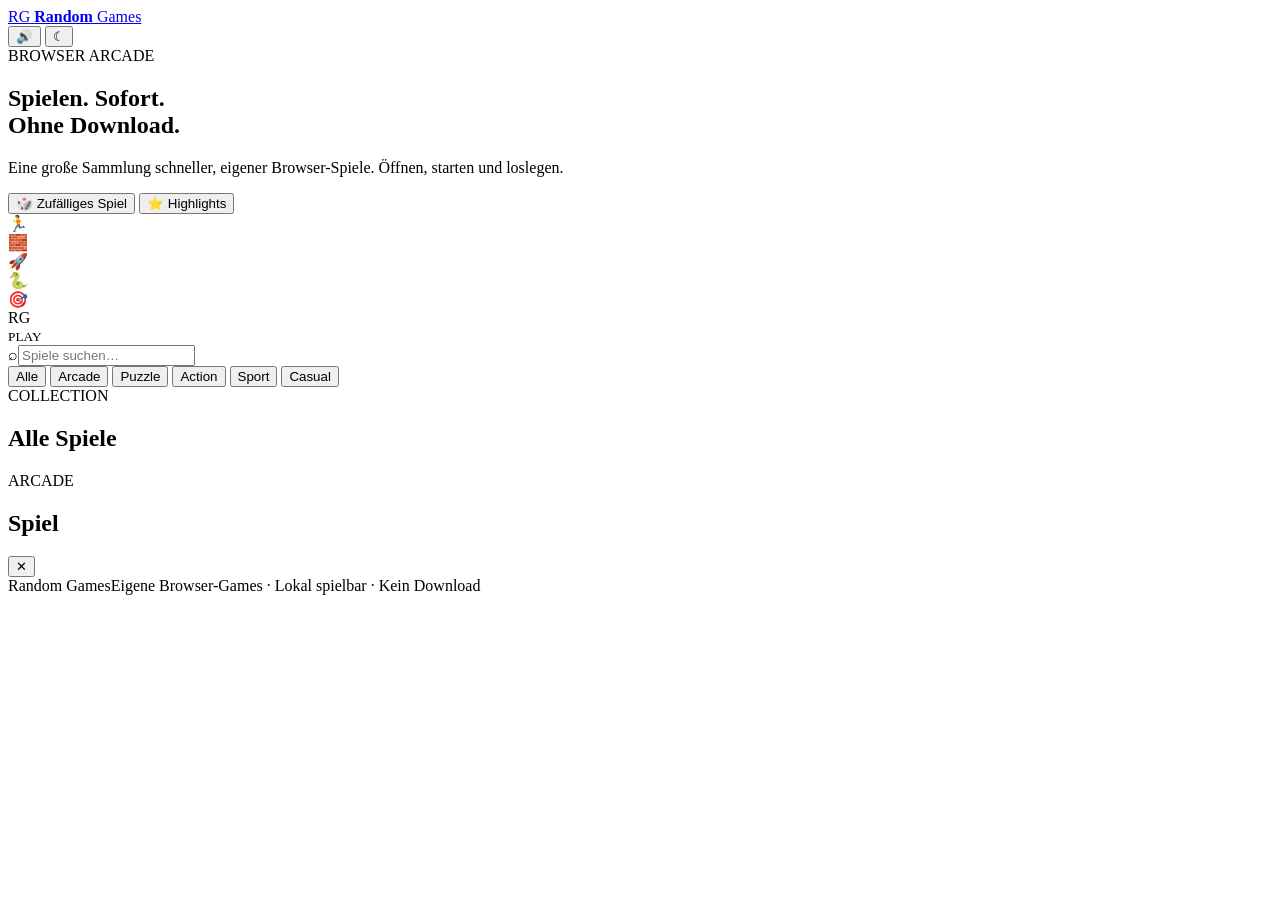
==== index.html @ e7ae4724 "Build Random Games browser arcade" ====
<!doctype html>
<html lang="de">
<head>
  <meta charset="UTF-8" />
  <meta name="viewport" content="width=device-width, initial-scale=1.0" />
  <meta name="theme-color" content="#070b17" />
  <meta name="description" content="Random Games – kostenlose Browser-Spiele, direkt spielbar." />
  <title>Random Games – Browser Arcade</title>
  <link rel="stylesheet" href="styles.css" />
</head>
<body>
  <header class="topbar">
    <a class="brand" href="#home" aria-label="Random Games Startseite">
      <span class="brand-mark">RG</span>
      <span><b>Random</b> Games</span>
    </a>
    <div class="top-actions">
      <button class="icon-btn" id="soundBtn" title="Sound umschalten">🔊</button>
      <button class="icon-btn" id="themeBtn" title="Darstellung umschalten">☾</button>
    </div>
  </header>

  <main>
    <section id="home" class="hero">
      <div class="hero-copy">
        <span class="eyebrow">BROWSER ARCADE</span>
        <h1>Spielen. Sofort.<br><span>Ohne Download.</span></h1>
        <p>Eine große Sammlung schneller, eigener Browser-Spiele. Öffnen, starten und loslegen.</p>
        <div class="hero-actions">
          <button class="primary" id="randomBtn">🎲 Zufälliges Spiel</button>
          <button class="secondary" id="featuredBtn">⭐ Highlights</button>
        </div>
      </div>
      <div class="hero-orbit" aria-hidden="true">
        <div class="orbit-card c1">🏃</div><div class="orbit-card c2">🧱</div><div class="orbit-card c3">🚀</div>
        <div class="orbit-card c4">🐍</div><div class="orbit-card c5">🎯</div>
        <div class="orbit-core">RG<br><small>PLAY</small></div>
      </div>
    </section>

    <section class="toolbar" aria-label="Spiele filtern">
      <div class="search-wrap"><span>⌕</span><input id="search" placeholder="Spiele suchen…" autocomplete="off" /></div>
      <div class="chips" id="chips">
        <button class="chip active" data-cat="Alle">Alle</button>
        <button class="chip" data-cat="Arcade">Arcade</button>
        <button class="chip" data-cat="Puzzle">Puzzle</button>
        <button class="chip" data-cat="Action">Action</button>
        <button class="chip" data-cat="Sport">Sport</button>
        <button class="chip" data-cat="Casual">Casual</button>
      </div>
    </section>

    <section class="section-head"><div><span class="eyebrow">COLLECTION</span><h2>Alle Spiele</h2></div><span id="countLabel" class="muted"></span></section>
    <section id="gameGrid" class="game-grid"></section>
  </main>

  <div class="modal" id="gameModal" aria-hidden="true">
    <div class="modal-backdrop" data-close="1"></div>
    <section class="game-modal" role="dialog" aria-modal="true" aria-labelledby="gameTitle">
      <div class="game-head"><div><div class="eyebrow" id="gameCat">ARCADE</div><h2 id="gameTitle">Spiel</h2></div><button class="close-btn" id="closeGame">✕</button></div>
      <div class="game-meta"><span id="gameDesc"></span><span id="gameHigh"></span></div>
      <div class="game-stage"><div id="gameMount"></div></div>
      <div class="control-hint" id="controlHint"></div>
    </section>
  </div>

  <footer><span>Random Games</span><span>Eigene Browser-Games · Lokal spielbar · Kein Download</span></footer>
  <script src="games.js"></script>
</body>
</html>
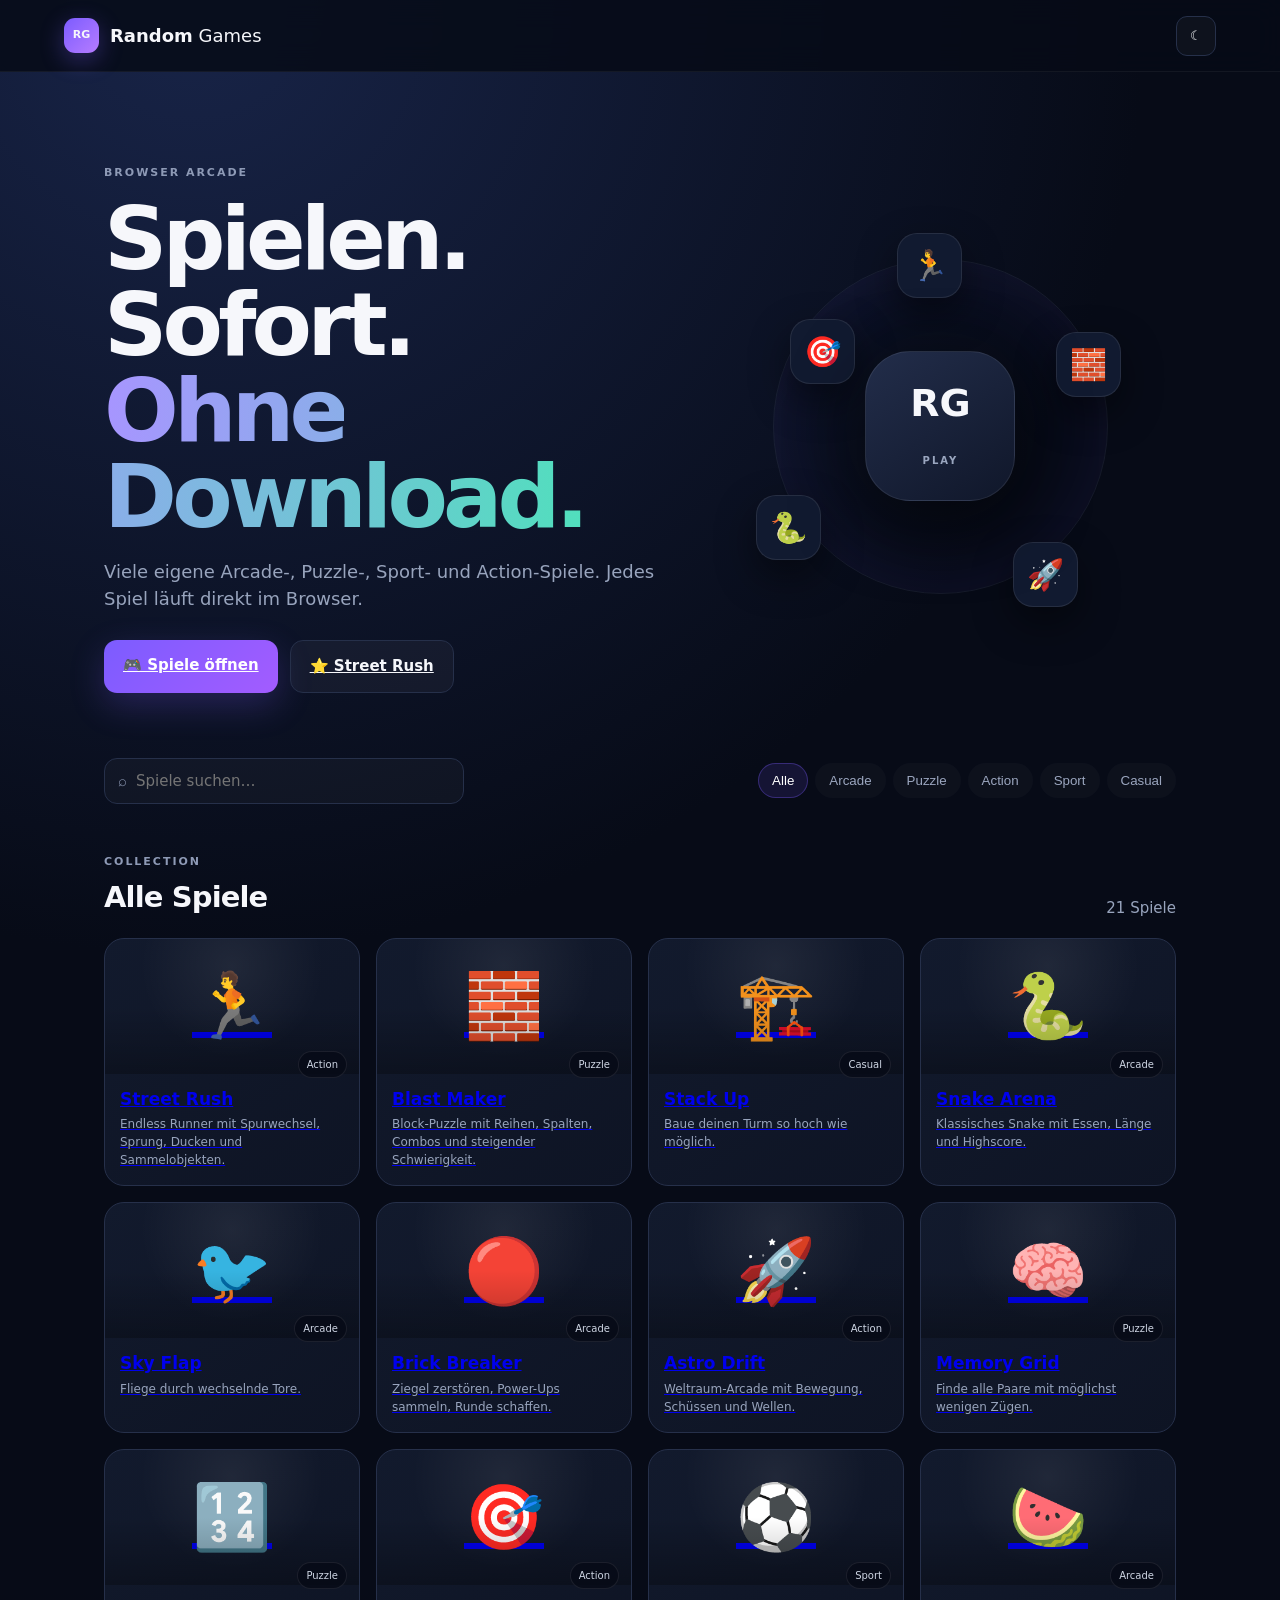
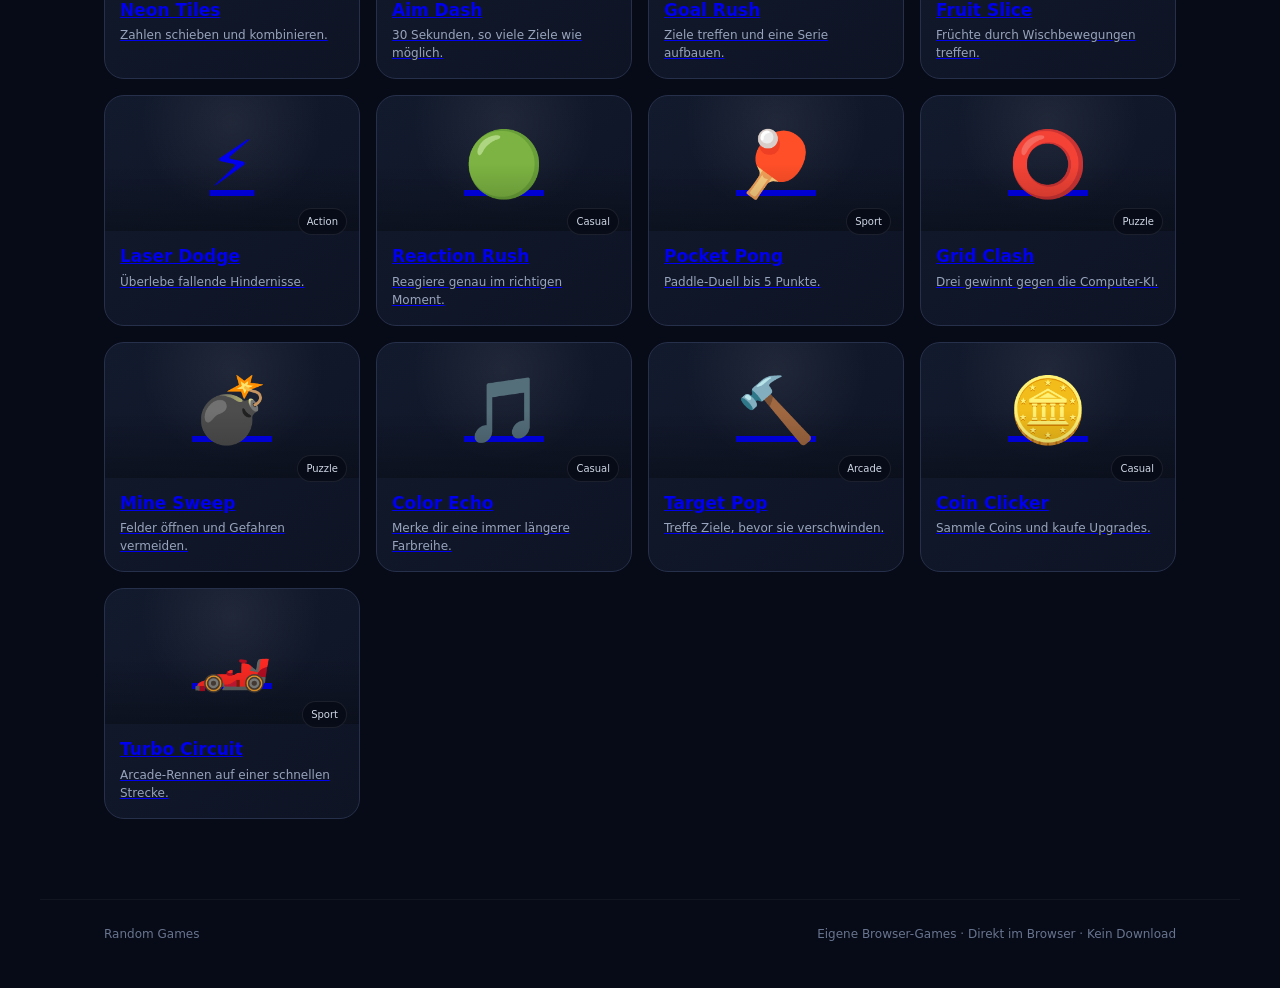
==== commit 46ec4053: "Rebuild homepage around independent game routes" ====
--- a/index.html
+++ b/index.html
@@ -1,70 +1,35 @@
 <!doctype html>
 <html lang="de">
-<head>
-  <meta charset="UTF-8" />
-  <meta name="viewport" content="width=device-width, initial-scale=1.0" />
-  <meta name="theme-color" content="#070b17" />
-  <meta name="description" content="Random Games – kostenlose Browser-Spiele, direkt spielbar." />
-  <title>Random Games – Browser Arcade</title>
-  <link rel="stylesheet" href="styles.css" />
-</head>
+<head><meta charset="utf-8"><meta name="viewport" content="width=device-width,initial-scale=1"><meta name="theme-color" content="#070b17"><meta name="description" content="Random Games – kostenlose Browser-Arcade mit vielen direkt spielbaren Games."><title>Random Games – Browser Arcade</title><link rel="stylesheet" href="styles.css"></head>
 <body>
-  <header class="topbar">
-    <a class="brand" href="#home" aria-label="Random Games Startseite">
-      <span class="brand-mark">RG</span>
-      <span><b>Random</b> Games</span>
-    </a>
-    <div class="top-actions">
-      <button class="icon-btn" id="soundBtn" title="Sound umschalten">🔊</button>
-      <button class="icon-btn" id="themeBtn" title="Darstellung umschalten">☾</button>
-    </div>
-  </header>
-
-  <main>
-    <section id="home" class="hero">
-      <div class="hero-copy">
-        <span class="eyebrow">BROWSER ARCADE</span>
-        <h1>Spielen. Sofort.<br><span>Ohne Download.</span></h1>
-        <p>Eine große Sammlung schneller, eigener Browser-Spiele. Öffnen, starten und loslegen.</p>
-        <div class="hero-actions">
-          <button class="primary" id="randomBtn">🎲 Zufälliges Spiel</button>
-          <button class="secondary" id="featuredBtn">⭐ Highlights</button>
-        </div>
-      </div>
-      <div class="hero-orbit" aria-hidden="true">
-        <div class="orbit-card c1">🏃</div><div class="orbit-card c2">🧱</div><div class="orbit-card c3">🚀</div>
-        <div class="orbit-card c4">🐍</div><div class="orbit-card c5">🎯</div>
-        <div class="orbit-core">RG<br><small>PLAY</small></div>
-      </div>
-    </section>
-
-    <section class="toolbar" aria-label="Spiele filtern">
-      <div class="search-wrap"><span>⌕</span><input id="search" placeholder="Spiele suchen…" autocomplete="off" /></div>
-      <div class="chips" id="chips">
-        <button class="chip active" data-cat="Alle">Alle</button>
-        <button class="chip" data-cat="Arcade">Arcade</button>
-        <button class="chip" data-cat="Puzzle">Puzzle</button>
-        <button class="chip" data-cat="Action">Action</button>
-        <button class="chip" data-cat="Sport">Sport</button>
-        <button class="chip" data-cat="Casual">Casual</button>
-      </div>
-    </section>
-
-    <section class="section-head"><div><span class="eyebrow">COLLECTION</span><h2>Alle Spiele</h2></div><span id="countLabel" class="muted"></span></section>
-    <section id="gameGrid" class="game-grid"></section>
-  </main>
-
-  <div class="modal" id="gameModal" aria-hidden="true">
-    <div class="modal-backdrop" data-close="1"></div>
-    <section class="game-modal" role="dialog" aria-modal="true" aria-labelledby="gameTitle">
-      <div class="game-head"><div><div class="eyebrow" id="gameCat">ARCADE</div><h2 id="gameTitle">Spiel</h2></div><button class="close-btn" id="closeGame">✕</button></div>
-      <div class="game-meta"><span id="gameDesc"></span><span id="gameHigh"></span></div>
-      <div class="game-stage"><div id="gameMount"></div></div>
-      <div class="control-hint" id="controlHint"></div>
-    </section>
-  </div>
-
-  <footer><span>Random Games</span><span>Eigene Browser-Games · Lokal spielbar · Kein Download</span></footer>
-  <script src="games.js"></script>
-</body>
-</html>+<header class="topbar"><a class="brand" href="index.html"><span class="brand-mark">RG</span><span><b>Random</b> Games</span></a><div class="top-actions"><button class="icon-btn" id="themeBtn">☾</button></div></header>
+<main>
+<section class="hero"><div class="hero-copy"><span class="eyebrow">BROWSER ARCADE</span><h1>Spielen. Sofort.<br><span>Ohne Download.</span></h1><p>Viele eigene Arcade-, Puzzle-, Sport- und Action-Spiele. Jedes Spiel läuft direkt im Browser.</p><div class="hero-actions"><a class="primary" href="#games">🎮 Spiele öffnen</a><a class="secondary" href="play.html?game=street">⭐ Street Rush</a></div></div><div class="hero-orbit"><div class="orbit-card c1">🏃</div><div class="orbit-card c2">🧱</div><div class="orbit-card c3">🚀</div><div class="orbit-card c4">🐍</div><div class="orbit-card c5">🎯</div><div class="orbit-core">RG<br><small>PLAY</small></div></div></section>
+<section class="toolbar" id="games"><div class="search-wrap"><span>⌕</span><input id="search" placeholder="Spiele suchen…" autocomplete="off"></div><div class="chips" id="chips"><button class="chip active" data-cat="Alle">Alle</button><button class="chip" data-cat="Arcade">Arcade</button><button class="chip" data-cat="Puzzle">Puzzle</button><button class="chip" data-cat="Action">Action</button><button class="chip" data-cat="Sport">Sport</button><button class="chip" data-cat="Casual">Casual</button></div></section>
+<section class="section-head"><div><span class="eyebrow">COLLECTION</span><h2>Alle Spiele</h2></div><span id="countLabel" class="muted"></span></section>
+<section id="gameGrid" class="game-grid">
+<a class="game-card" data-cat="Action" data-name="Street Rush" href="play.html?game=street"><div class="game-art">🏃</div><span class="pill">Action</span><div class="game-info"><h3>Street Rush</h3><p>Endless Runner mit Spurwechsel, Sprung, Ducken und Sammelobjekten.</p></div></a>
+<a class="game-card" data-cat="Puzzle" data-name="Blast Maker" href="play.html?game=blast"><div class="game-art">🧱</div><span class="pill">Puzzle</span><div class="game-info"><h3>Blast Maker</h3><p>Block-Puzzle mit Reihen, Spalten, Combos und steigender Schwierigkeit.</p></div></a>
+<a class="game-card" data-cat="Casual" data-name="Stack Up" href="play.html?game=stack"><div class="game-art">🏗️</div><span class="pill">Casual</span><div class="game-info"><h3>Stack Up</h3><p>Baue deinen Turm so hoch wie möglich.</p></div></a>
+<a class="game-card" data-cat="Arcade" data-name="Snake Arena" href="play.html?game=snake"><div class="game-art">🐍</div><span class="pill">Arcade</span><div class="game-info"><h3>Snake Arena</h3><p>Klassisches Snake mit Essen, Länge und Highscore.</p></div></a>
+<a class="game-card" data-cat="Arcade" data-name="Sky Flap" href="play.html?game=flap"><div class="game-art">🐦</div><span class="pill">Arcade</span><div class="game-info"><h3>Sky Flap</h3><p>Fliege durch wechselnde Tore.</p></div></a>
+<a class="game-card" data-cat="Arcade" data-name="Brick Breaker" href="play.html?game=breakout"><div class="game-art">🔴</div><span class="pill">Arcade</span><div class="game-info"><h3>Brick Breaker</h3><p>Ziegel zerstören, Power-Ups sammeln, Runde schaffen.</p></div></a>
+<a class="game-card" data-cat="Action" data-name="Astro Drift" href="play.html?game=asteroids"><div class="game-art">🚀</div><span class="pill">Action</span><div class="game-info"><h3>Astro Drift</h3><p>Weltraum-Arcade mit Bewegung, Schüssen und Wellen.</p></div></a>
+<a class="game-card" data-cat="Puzzle" data-name="Memory Grid" href="play.html?game=memory"><div class="game-art">🧠</div><span class="pill">Puzzle</span><div class="game-info"><h3>Memory Grid</h3><p>Finde alle Paare mit möglichst wenigen Zügen.</p></div></a>
+<a class="game-card" data-cat="Puzzle" data-name="Neon Tiles" href="play.html?game=2048"><div class="game-art">🔢</div><span class="pill">Puzzle</span><div class="game-info"><h3>Neon Tiles</h3><p>Zahlen schieben und kombinieren.</p></div></a>
+<a class="game-card" data-cat="Action" data-name="Aim Dash" href="play.html?game=aim"><div class="game-art">🎯</div><span class="pill">Action</span><div class="game-info"><h3>Aim Dash</h3><p>30 Sekunden, so viele Ziele wie möglich.</p></div></a>
+<a class="game-card" data-cat="Sport" data-name="Goal Rush" href="play.html?game=goal"><div class="game-art">⚽</div><span class="pill">Sport</span><div class="game-info"><h3>Goal Rush</h3><p>Ziele treffen und eine Serie aufbauen.</p></div></a>
+<a class="game-card" data-cat="Arcade" data-name="Fruit Slice" href="play.html?game=fruit"><div class="game-art">🍉</div><span class="pill">Arcade</span><div class="game-info"><h3>Fruit Slice</h3><p>Früchte durch Wischbewegungen treffen.</p></div></a>
+<a class="game-card" data-cat="Action" data-name="Laser Dodge" href="play.html?game=dodge"><div class="game-art">⚡</div><span class="pill">Action</span><div class="game-info"><h3>Laser Dodge</h3><p>Überlebe fallende Hindernisse.</p></div></a>
+<a class="game-card" data-cat="Casual" data-name="Reaction Rush" href="play.html?game=reaction"><div class="game-art">🟢</div><span class="pill">Casual</span><div class="game-info"><h3>Reaction Rush</h3><p>Reagiere genau im richtigen Moment.</p></div></a>
+<a class="game-card" data-cat="Sport" data-name="Pocket Pong" href="play.html?game=pong"><div class="game-art">🏓</div><span class="pill">Sport</span><div class="game-info"><h3>Pocket Pong</h3><p>Paddle-Duell bis 5 Punkte.</p></div></a>
+<a class="game-card" data-cat="Puzzle" data-name="Grid Clash" href="play.html?game=ttt"><div class="game-art">⭕</div><span class="pill">Puzzle</span><div class="game-info"><h3>Grid Clash</h3><p>Drei gewinnt gegen die Computer-KI.</p></div></a>
+<a class="game-card" data-cat="Puzzle" data-name="Mine Sweep" href="play.html?game=mines"><div class="game-art">💣</div><span class="pill">Puzzle</span><div class="game-info"><h3>Mine Sweep</h3><p>Felder öffnen und Gefahren vermeiden.</p></div></a>
+<a class="game-card" data-cat="Casual" data-name="Color Echo" href="play.html?game=simon"><div class="game-art">🎵</div><span class="pill">Casual</span><div class="game-info"><h3>Color Echo</h3><p>Merke dir eine immer längere Farbreihe.</p></div></a>
+<a class="game-card" data-cat="Arcade" data-name="Target Pop" href="play.html?game=whack"><div class="game-art">🔨</div><span class="pill">Arcade</span><div class="game-info"><h3>Target Pop</h3><p>Treffe Ziele, bevor sie verschwinden.</p></div></a>
+<a class="game-card" data-cat="Casual" data-name="Coin Clicker" href="play.html?game=clicker"><div class="game-art">🪙</div><span class="pill">Casual</span><div class="game-info"><h3>Coin Clicker</h3><p>Sammle Coins und kaufe Upgrades.</p></div></a>
+<a class="game-card" data-cat="Sport" data-name="Turbo Circuit" href="play.html?game=racer"><div class="game-art">🏎️</div><span class="pill">Sport</span><div class="game-info"><h3>Turbo Circuit</h3><p>Arcade-Rennen auf einer schnellen Strecke.</p></div></a>
+</section></main>
+<footer><span>Random Games</span><span>Eigene Browser-Games · Direkt im Browser · Kein Download</span></footer>
+<script>(()=>{const cards=[...document.querySelectorAll('.game-card')],q=document.querySelector('#search'),label=document.querySelector('#countLabel'),chips=[...document.querySelectorAll('.chip')];function render(){const term=q.value.trim().toLowerCase(),active=document.querySelector('.chip.active')?.dataset.cat||'Alle';let n=0;cards.forEach(c=>{const okCat=active==='Alle'||c.dataset.cat===active;const okQ=!term||c.dataset.name.toLowerCase().includes(term);c.style.display=okCat&&okQ?'':'none';if(okCat&&okQ)n++});label.textContent=n+' Spiele'}q.addEventListener('input',render);chips.forEach(b=>b.addEventListener('click',()=>{chips.forEach(x=>x.classList.remove('active'));b.classList.add('active');render()}));document.querySelector('#themeBtn')?.addEventListener('click',()=>document.body.classList.toggle('light'));render()})()</script>
+</body></html>
--- a/styles.css
+++ b/styles.css
@@ -0,0 +1 @@
+:root{--bg:#070b17;--panel:#101728;--panel2:#151d31;--text:#f6f7fb;--muted:#98a4bd;--line:#26304a;--accent:#7c5cff;--accent2:#24d2a3;--shadow:0 20px 70px #0008}*{box-sizing:border-box}html{scroll-behavior:smooth}body{margin:0;background:radial-gradient(circle at 15% 0%,#182448 0,#070b17 34%);color:var(--text);font:15px/1.5 Inter,system-ui,-apple-system,Segoe UI,Roboto,Arial,sans-serif;min-height:100vh}.topbar{height:72px;display:flex;align-items:center;justify-content:space-between;padding:0 5vw;border-bottom:1px solid #ffffff0d;position:sticky;top:0;z-index:20;background:#070b17d9;backdrop-filter:blur(14px)}.brand{display:flex;align-items:center;gap:11px;color:var(--text);text-decoration:none;font-size:18px}.brand b{font-weight:800}.brand-mark{display:grid;place-items:center;width:35px;height:35px;border-radius:11px;background:linear-gradient(135deg,var(--accent),#b67cff);font-size:11px;font-weight:900;box-shadow:0 7px 24px #7c5cff55}.top-actions{display:flex;gap:8px}.icon-btn,.close-btn{border:1px solid var(--line);background:#ffffff08;color:var(--text);border-radius:11px;width:40px;height:40px;cursor:pointer}.icon-btn:hover,.close-btn:hover{background:#ffffff12}.hero{max-width:1200px;margin:0 auto;padding:88px 5vw 60px;display:grid;grid-template-columns:1.1fr .9fr;gap:25px;align-items:center}.eyebrow{font-size:11px;letter-spacing:.18em;color:#8e9ab6;font-weight:800}.hero h1{font-size:clamp(48px,7vw,88px);line-height:.98;letter-spacing:-.055em;margin:13px 0 18px}.hero h1 span{background:linear-gradient(90deg,#a795ff,#51dfbd);-webkit-background-clip:text;background-clip:text;color:transparent}.hero p{max-width:620px;color:var(--muted);font-size:18px;margin-bottom:28px}.hero-actions{display:flex;gap:12px;flex-wrap:wrap}.primary,.secondary{border:0;border-radius:13px;padding:14px 19px;font-weight:800;cursor:pointer;font-size:15px}.primary{background:linear-gradient(135deg,var(--accent),#a35cff);color:white;box-shadow:0 12px 35px #7c5cff3d}.secondary{background:#ffffff0a;border:1px solid var(--line);color:var(--text)}.hero-orbit{width:min(430px,80vw);aspect-ratio:1;position:relative;margin:auto;display:grid;place-items:center}.hero-orbit:before{content:"";position:absolute;inset:11%;border:1px solid #7783a622;border-radius:50%;box-shadow:0 0 80px #7c5cff18 inset}.orbit-core{position:relative;width:150px;height:150px;border-radius:45px;display:grid;place-items:center;text-align:center;font-size:38px;font-weight:900;background:linear-gradient(145deg,#222d4a,#10172a);border:1px solid #ffffff15;box-shadow:var(--shadow)}.orbit-core small{display:block;font-size:10px;letter-spacing:.2em;color:#9aa6bf;margin-top:-34px}.orbit-card{position:absolute;width:65px;height:65px;border-radius:20px;display:grid;place-items:center;background:#111a30;border:1px solid #ffffff16;font-size:30px;box-shadow:0 16px 40px #0007}.c1{top:5%;left:40%}.c2{right:8%;top:28%}.c3{right:18%;bottom:8%}.c4{left:7%;bottom:19%}.c5{left:15%;top:25%}.toolbar{max-width:1200px;margin:0 auto;padding:5px 5vw 25px;display:flex;gap:16px;align-items:center;justify-content:space-between;flex-wrap:wrap}.search-wrap{width:min(360px,100%);height:46px;border:1px solid var(--line);background:#ffffff07;border-radius:13px;display:flex;align-items:center;padding:0 13px;color:#8792ad}.search-wrap input{border:0;outline:0;background:transparent;color:var(--text);width:100%;padding-left:9px;font:inherit}.chips{display:flex;gap:7px;flex-wrap:wrap}.chip{border:1px solid transparent;background:#ffffff06;color:#9ba6bf;border-radius:999px;padding:9px 13px;cursor:pointer}.chip.active{color:white;background:#7c5cff20;border-color:#7c5cff55}.section-head{max-width:1200px;margin:0 auto;padding:20px 5vw 18px;display:flex;align-items:end;justify-content:space-between}.section-head h2{font-size:29px;letter-spacing:-.03em;margin:5px 0 0}.muted{color:var(--muted)}.game-grid{max-width:1200px;margin:auto;padding:0 5vw 80px;display:grid;grid-template-columns:repeat(4,minmax(0,1fr));gap:16px}.game-card{position:relative;overflow:hidden;min-height:225px;border:1px solid var(--line);border-radius:20px;background:linear-gradient(145deg,#121a2d,#0e1424);cursor:pointer;transition:.2s transform,.2s border-color,.2s box-shadow}.game-card:hover{transform:translateY(-5px);border-color:#ffffff25;box-shadow:0 22px 60px #0007}.game-art{height:135px;display:grid;place-items:center;font-size:64px;position:relative;overflow:hidden;background:radial-gradient(circle at 50% 20%,#ffffff11,transparent 55%)}.game-art:after{content:"";position:absolute;inset:0;background:linear-gradient(transparent 50%,#0004)}.game-info{padding:13px 15px 16px}.game-info h3{font-size:17px;margin:0 0 3px}.game-info p{font-size:12px;color:var(--muted);margin:0}.pill{position:absolute;right:12px;top:112px;z-index:2;background:#070b17cc;border:1px solid #ffffff15;padding:5px 8px;border-radius:999px;font-size:10px;color:#cfd6e4}.modal{display:none;position:fixed;inset:0;z-index:50}.modal.show{display:block}.modal-backdrop{position:absolute;inset:0;background:#02040bd9;backdrop-filter:blur(8px)}.game-modal{position:absolute;left:50%;top:50%;transform:translate(-50%,-50%);width:min(1050px,94vw);height:min(780px,92vh);border:1px solid var(--line);border-radius:22px;background:#0b1120;box-shadow:0 40px 120px #000b;display:flex;flex-direction:column;overflow:hidden}.game-head{display:flex;justify-content:space-between;align-items:center;padding:18px 20px 10px;border-bottom:1px solid #ffffff0b}.game-head h2{margin:4px 0 0;font-size:25px}.game-meta{display:flex;justify-content:space-between;gap:15px;padding:10px 20px;color:var(--muted);font-size:12px}.game-stage{flex:1;min-height:0;padding:12px 20px;display:grid;place-items:center;overflow:auto}.game-stage canvas{max-width:100%;max-height:100%;border-radius:15px;background:#060a13;border:1px solid #ffffff0d;touch-action:none;image-rendering:auto}.control-hint{padding:12px 20px 17px;text-align:center;color:#8190ac;font-size:12px;border-top:1px solid #ffffff08}footer{border-top:1px solid #ffffff0b;max-width:1200px;margin:auto;padding:25px 5vw 45px;display:flex;justify-content:space-between;gap:20px;color:#68748f;font-size:12px}@media(max-width:980px){.game-grid{grid-template-columns:repeat(3,minmax(0,1fr))}.hero{grid-template-columns:1fr}.hero-orbit{display:none}}@media(max-width:700px){.game-grid{grid-template-columns:repeat(2,minmax(0,1fr));gap:11px}.game-card{min-height:205px}.game-art{height:120px}.game-modal{width:100vw;height:100vh;border-radius:0}.game-stage{padding:8px}.game-head{padding:14px}.game-meta{padding:7px 14px}.hero{padding-top:60px}.hero h1{font-size:52px}}@media(max-width:480px){.game-grid{grid-template-columns:1fr}.toolbar{align-items:stretch}.search-wrap{width:100%}footer{flex-direction:column}.hero p{font-size:16px}}body.light{--bg:#f4f6fb;--panel:#fff;--panel2:#fff;--text:#131827;--muted:#606b80;--line:#dce2ee;background:linear-gradient(180deg,#edf1ff,#f7f8fb)}body.light .topbar{background:#ffffffdb}body.light .game-card,body.light .game-modal{background:#fff}body.light .search-wrap,body.light .secondary,body.light .chip{background:#fff}
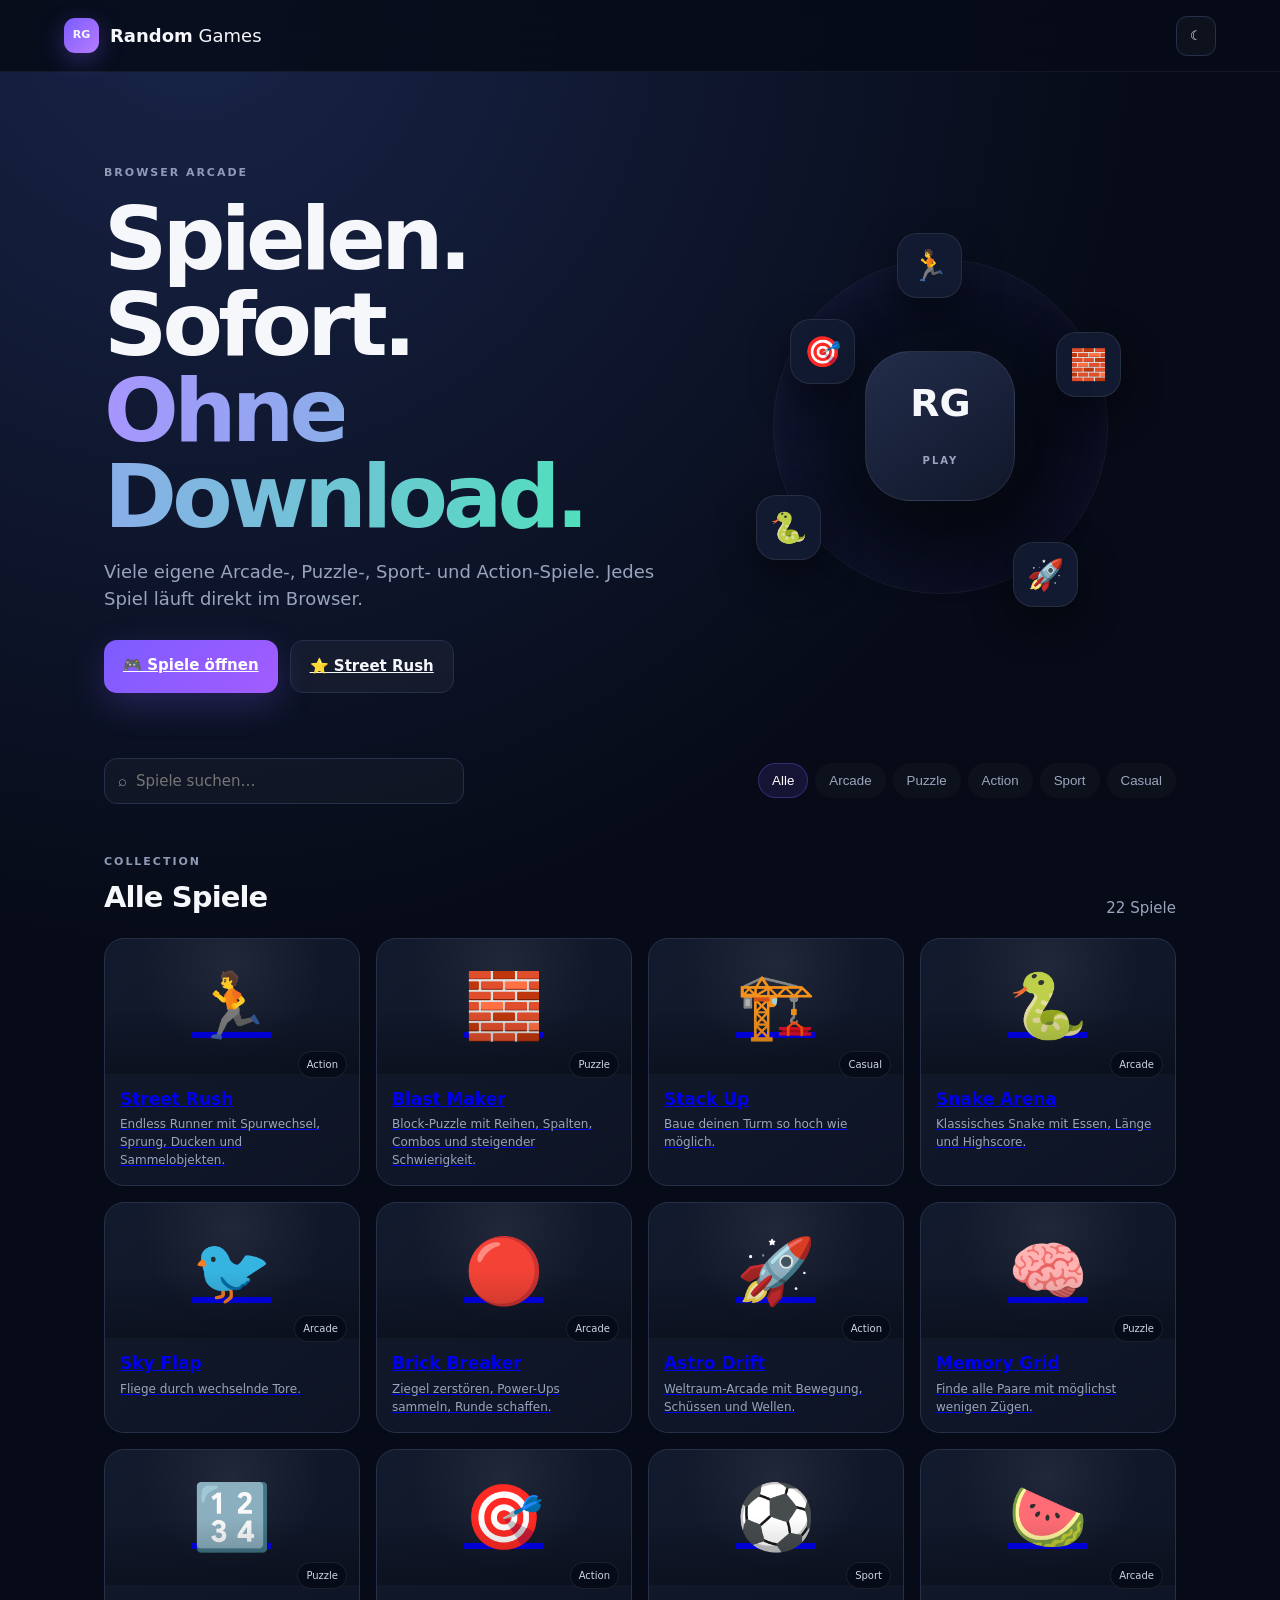
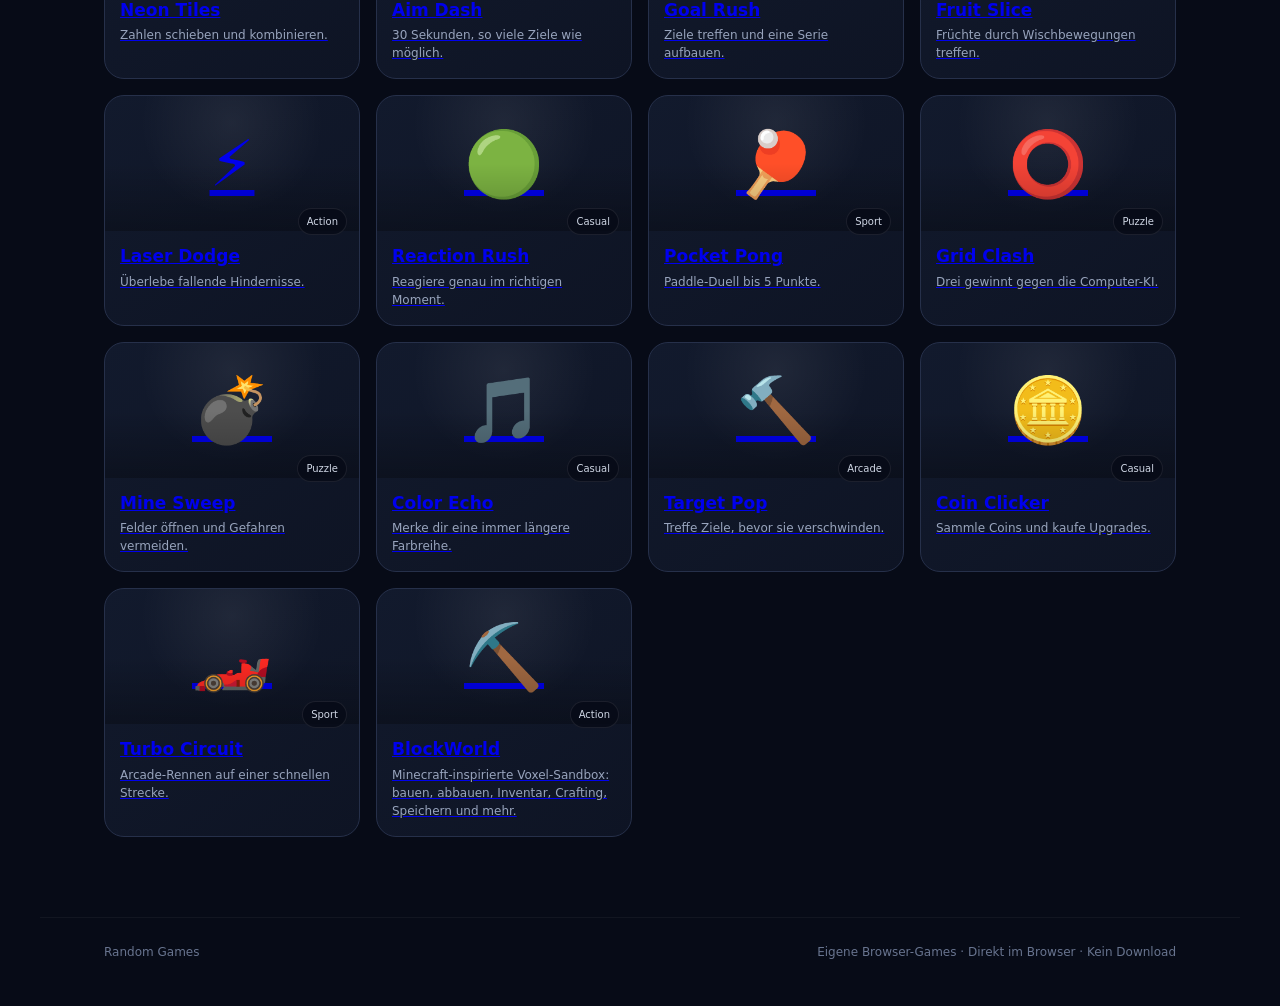
==== commit 68d15022: "Add BlockWorld game to Random Games" ====
--- a/index.html
+++ b/index.html
@@ -29,6 +29,7 @@
 <a class="game-card" data-cat="Arcade" data-name="Target Pop" href="play.html?game=whack"><div class="game-art">🔨</div><span class="pill">Arcade</span><div class="game-info"><h3>Target Pop</h3><p>Treffe Ziele, bevor sie verschwinden.</p></div></a>
 <a class="game-card" data-cat="Casual" data-name="Coin Clicker" href="play.html?game=clicker"><div class="game-art">🪙</div><span class="pill">Casual</span><div class="game-info"><h3>Coin Clicker</h3><p>Sammle Coins und kaufe Upgrades.</p></div></a>
 <a class="game-card" data-cat="Sport" data-name="Turbo Circuit" href="play.html?game=racer"><div class="game-art">🏎️</div><span class="pill">Sport</span><div class="game-info"><h3>Turbo Circuit</h3><p>Arcade-Rennen auf einer schnellen Strecke.</p></div></a>
+<a class="game-card" data-cat="Action" data-name="BlockWorld Minecraft Sandbox" href="minecraft/index.html"><div class="game-art">⛏️</div><span class="pill">Action</span><div class="game-info"><h3>BlockWorld</h3><p>Minecraft-inspirierte Voxel-Sandbox: bauen, abbauen, Inventar, Crafting, Speichern und mehr.</p></div></a>
 </section></main>
 <footer><span>Random Games</span><span>Eigene Browser-Games · Direkt im Browser · Kein Download</span></footer>
 <script>(()=>{const cards=[...document.querySelectorAll('.game-card')],q=document.querySelector('#search'),label=document.querySelector('#countLabel'),chips=[...document.querySelectorAll('.chip')];function render(){const term=q.value.trim().toLowerCase(),active=document.querySelector('.chip.active')?.dataset.cat||'Alle';let n=0;cards.forEach(c=>{const okCat=active==='Alle'||c.dataset.cat===active;const okQ=!term||c.dataset.name.toLowerCase().includes(term);c.style.display=okCat&&okQ?'':'none';if(okCat&&okQ)n++});label.textContent=n+' Spiele'}q.addEventListener('input',render);chips.forEach(b=>b.addEventListener('click',()=>{chips.forEach(x=>x.classList.remove('active'));b.classList.add('active');render()}));document.querySelector('#themeBtn')?.addEventListener('click',()=>document.body.classList.toggle('light'));render()})()</script>
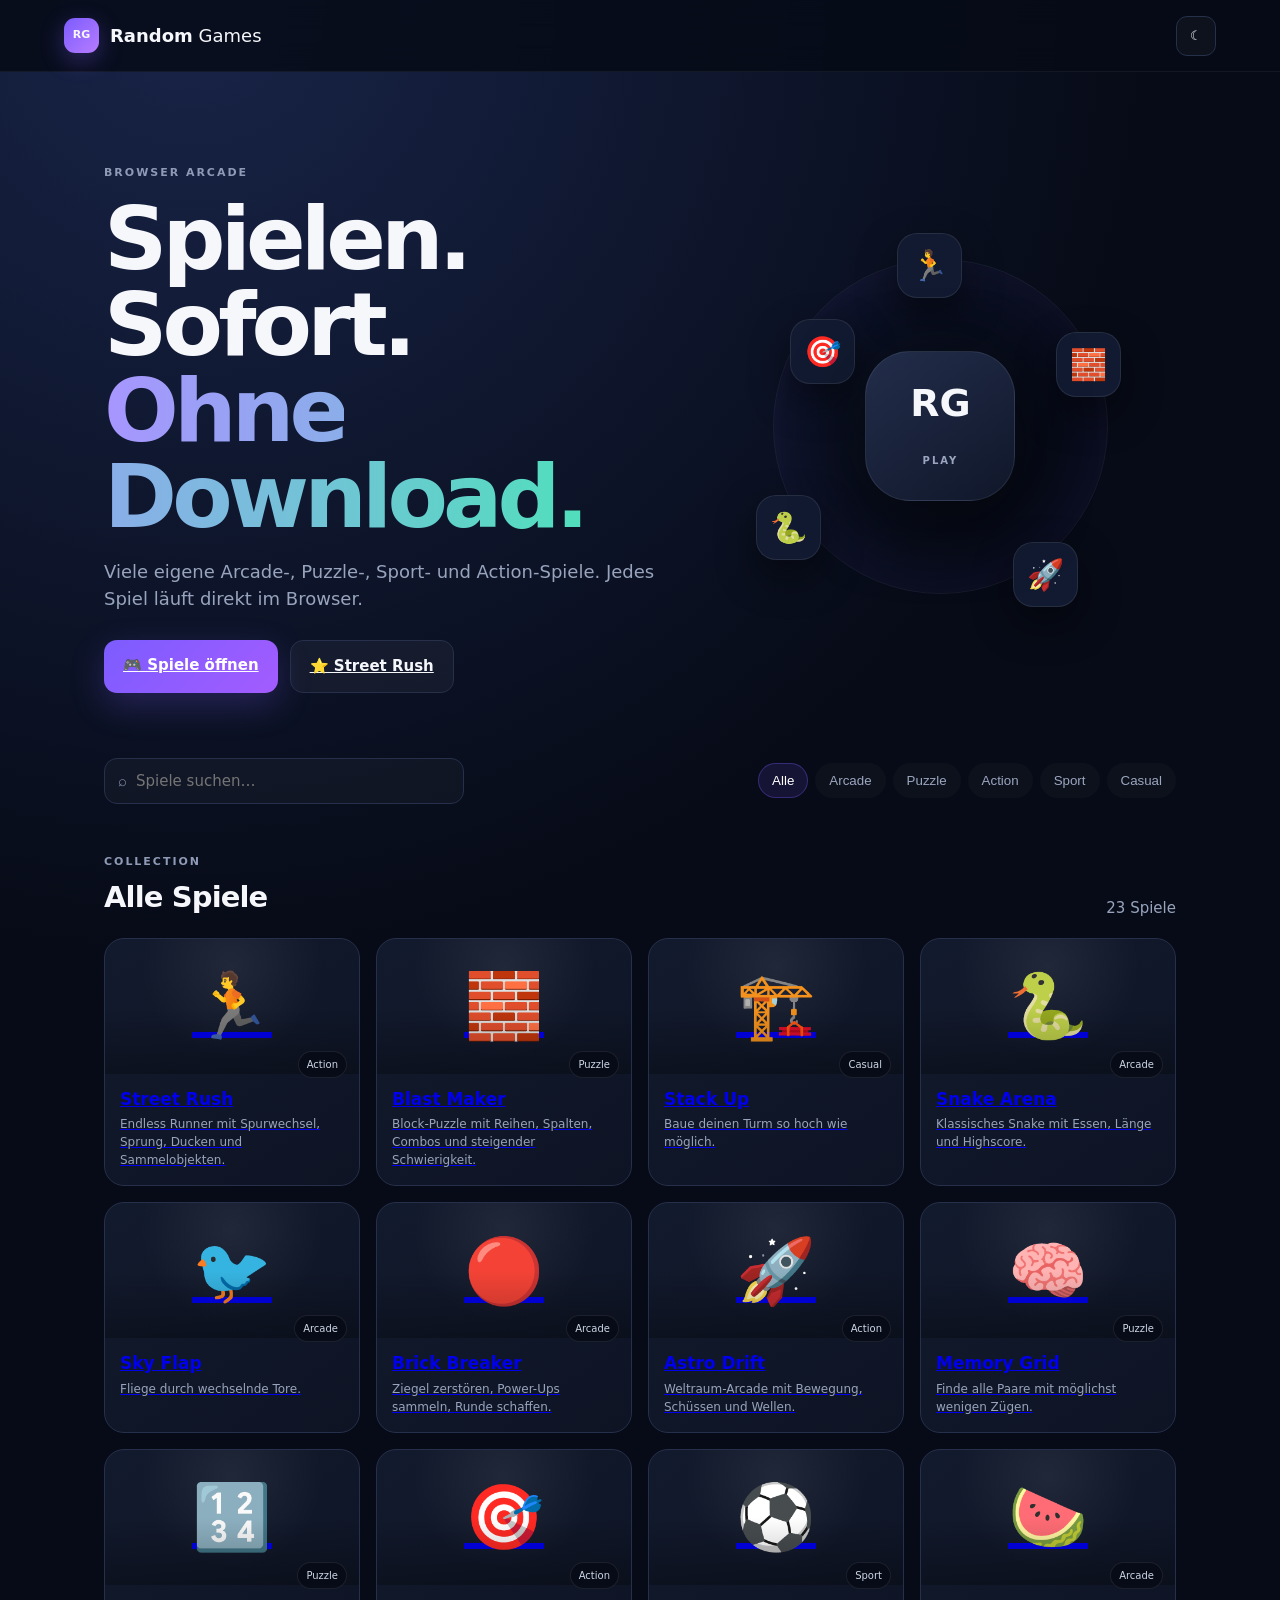
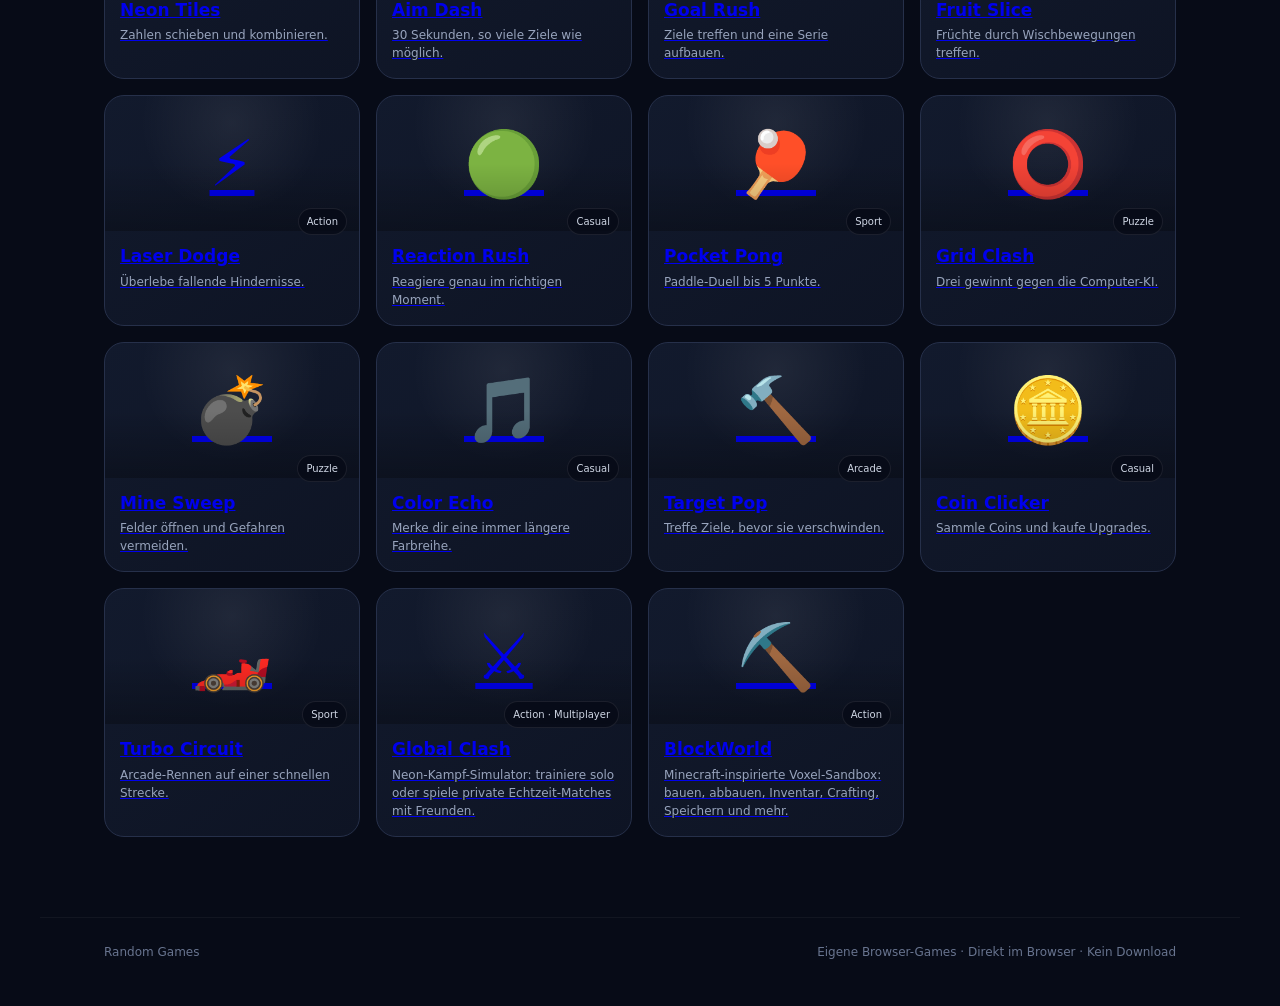
==== commit d45c42f8: "Add Global Clash to the game collection" ====
--- a/index.html
+++ b/index.html
@@ -29,6 +29,7 @@
 <a class="game-card" data-cat="Arcade" data-name="Target Pop" href="play.html?game=whack"><div class="game-art">🔨</div><span class="pill">Arcade</span><div class="game-info"><h3>Target Pop</h3><p>Treffe Ziele, bevor sie verschwinden.</p></div></a>
 <a class="game-card" data-cat="Casual" data-name="Coin Clicker" href="play.html?game=clicker"><div class="game-art">🪙</div><span class="pill">Casual</span><div class="game-info"><h3>Coin Clicker</h3><p>Sammle Coins und kaufe Upgrades.</p></div></a>
 <a class="game-card" data-cat="Sport" data-name="Turbo Circuit" href="play.html?game=racer"><div class="game-art">🏎️</div><span class="pill">Sport</span><div class="game-info"><h3>Turbo Circuit</h3><p>Arcade-Rennen auf einer schnellen Strecke.</p></div></a>
+<a class="game-card" data-cat="Action" data-name="Global Clash Combat Simulator" href="global-clash/index.html"><div class="game-art">⚔️</div><span class="pill">Action · Multiplayer</span><div class="game-info"><h3>Global Clash</h3><p>Neon-Kampf-Simulator: trainiere solo oder spiele private Echtzeit-Matches mit Freunden.</p></div></a>
 <a class="game-card" data-cat="Action" data-name="BlockWorld Minecraft Sandbox" href="minecraft/index.html"><div class="game-art">⛏️</div><span class="pill">Action</span><div class="game-info"><h3>BlockWorld</h3><p>Minecraft-inspirierte Voxel-Sandbox: bauen, abbauen, Inventar, Crafting, Speichern und mehr.</p></div></a>
 </section></main>
 <footer><span>Random Games</span><span>Eigene Browser-Games · Direkt im Browser · Kein Download</span></footer>
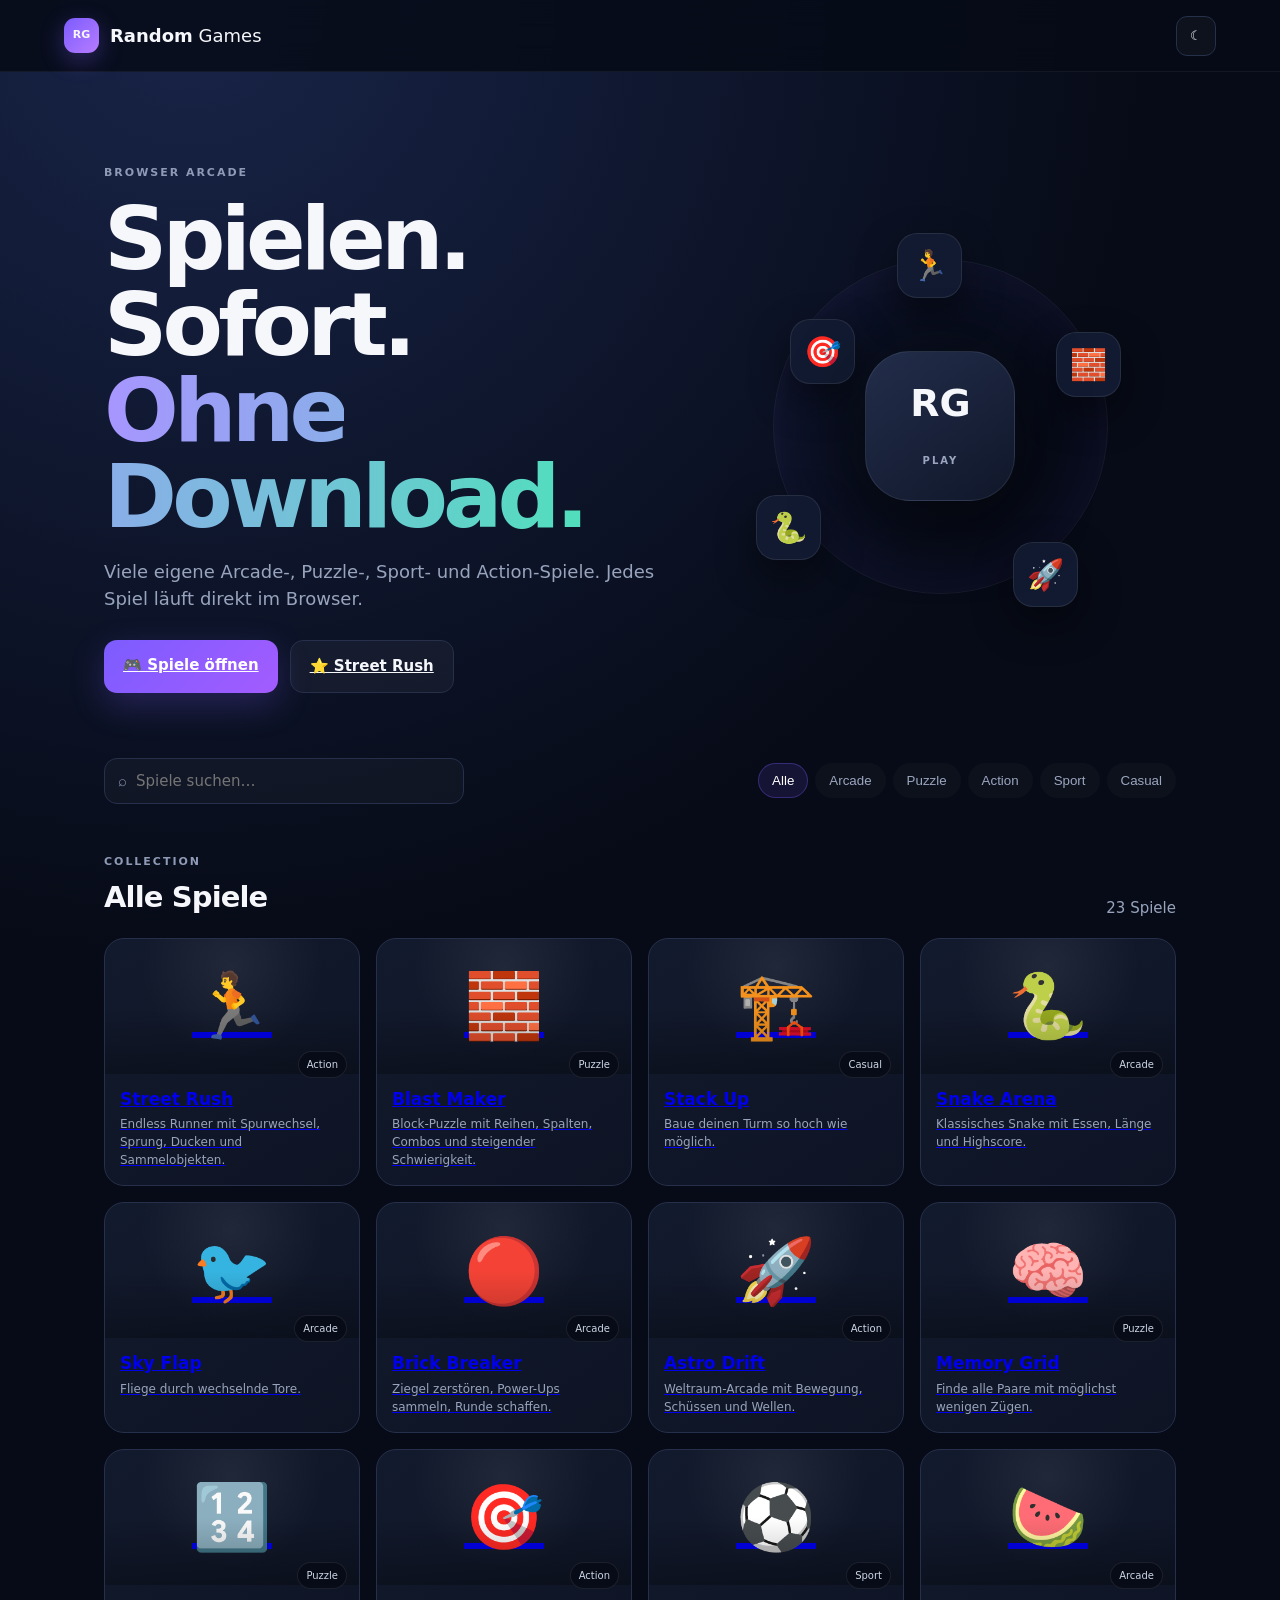
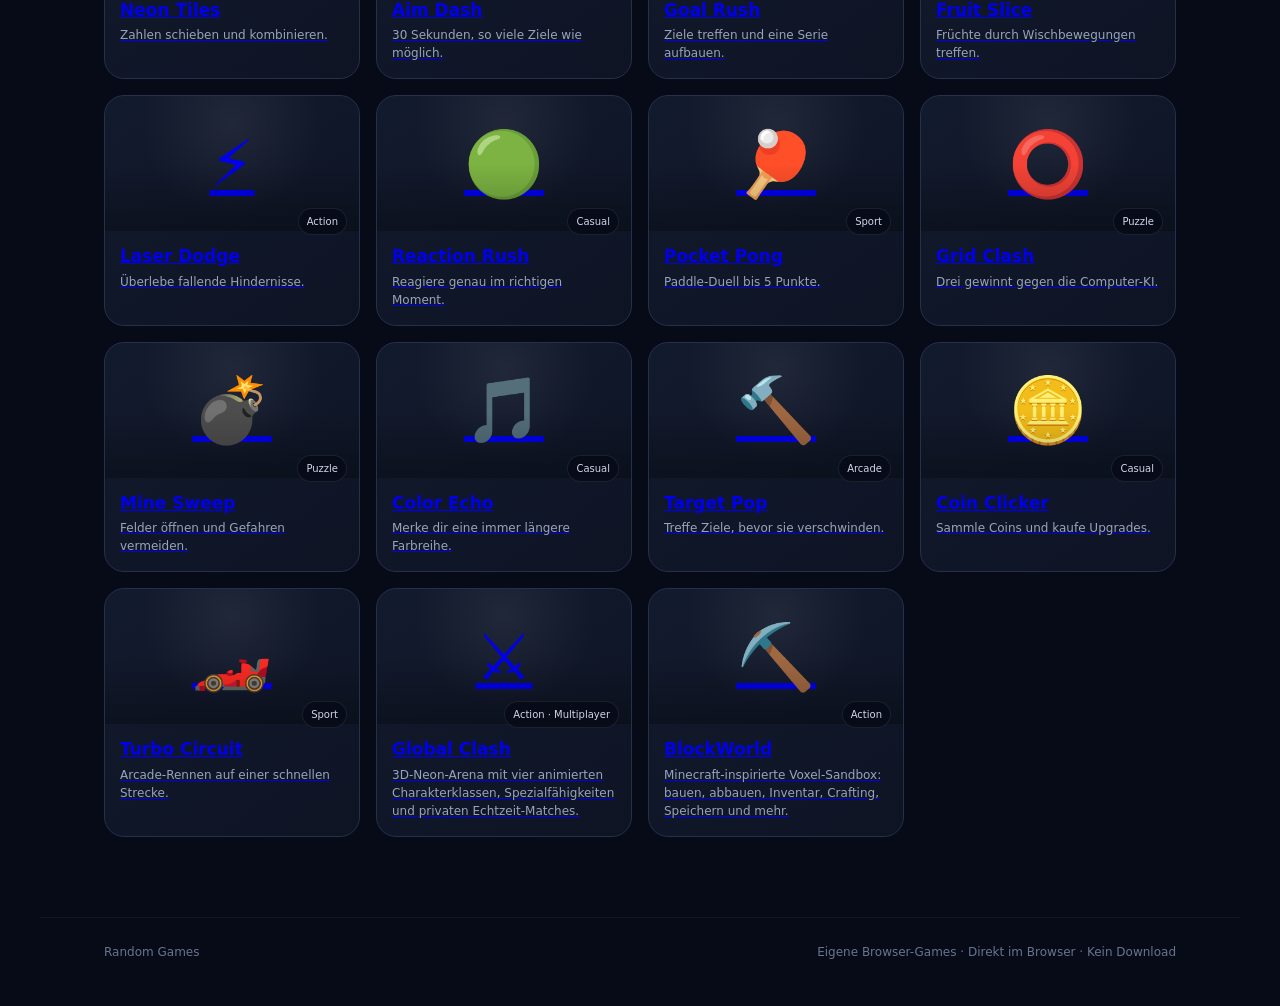
==== commit ac9c1cc2: "Showcase new 3D Global Clash features in game catalog" ====
--- a/index.html
+++ b/index.html
@@ -29,7 +29,7 @@
 <a class="game-card" data-cat="Arcade" data-name="Target Pop" href="play.html?game=whack"><div class="game-art">🔨</div><span class="pill">Arcade</span><div class="game-info"><h3>Target Pop</h3><p>Treffe Ziele, bevor sie verschwinden.</p></div></a>
 <a class="game-card" data-cat="Casual" data-name="Coin Clicker" href="play.html?game=clicker"><div class="game-art">🪙</div><span class="pill">Casual</span><div class="game-info"><h3>Coin Clicker</h3><p>Sammle Coins und kaufe Upgrades.</p></div></a>
 <a class="game-card" data-cat="Sport" data-name="Turbo Circuit" href="play.html?game=racer"><div class="game-art">🏎️</div><span class="pill">Sport</span><div class="game-info"><h3>Turbo Circuit</h3><p>Arcade-Rennen auf einer schnellen Strecke.</p></div></a>
-<a class="game-card" data-cat="Action" data-name="Global Clash Combat Simulator" href="global-clash/index.html"><div class="game-art">⚔️</div><span class="pill">Action · Multiplayer</span><div class="game-info"><h3>Global Clash</h3><p>Neon-Kampf-Simulator: trainiere solo oder spiele private Echtzeit-Matches mit Freunden.</p></div></a>
+<a class="game-card" data-cat="Action" data-name="Global Clash Combat Simulator" href="global-clash/index.html"><div class="game-art">⚔️</div><span class="pill">Action · Multiplayer</span><div class="game-info"><h3>Global Clash</h3><p>3D-Neon-Arena mit vier animierten Charakterklassen, Spezialfähigkeiten und privaten Echtzeit-Matches.</p></div></a>
 <a class="game-card" data-cat="Action" data-name="BlockWorld Minecraft Sandbox" href="minecraft/index.html"><div class="game-art">⛏️</div><span class="pill">Action</span><div class="game-info"><h3>BlockWorld</h3><p>Minecraft-inspirierte Voxel-Sandbox: bauen, abbauen, Inventar, Crafting, Speichern und mehr.</p></div></a>
 </section></main>
 <footer><span>Random Games</span><span>Eigene Browser-Games · Direkt im Browser · Kein Download</span></footer>
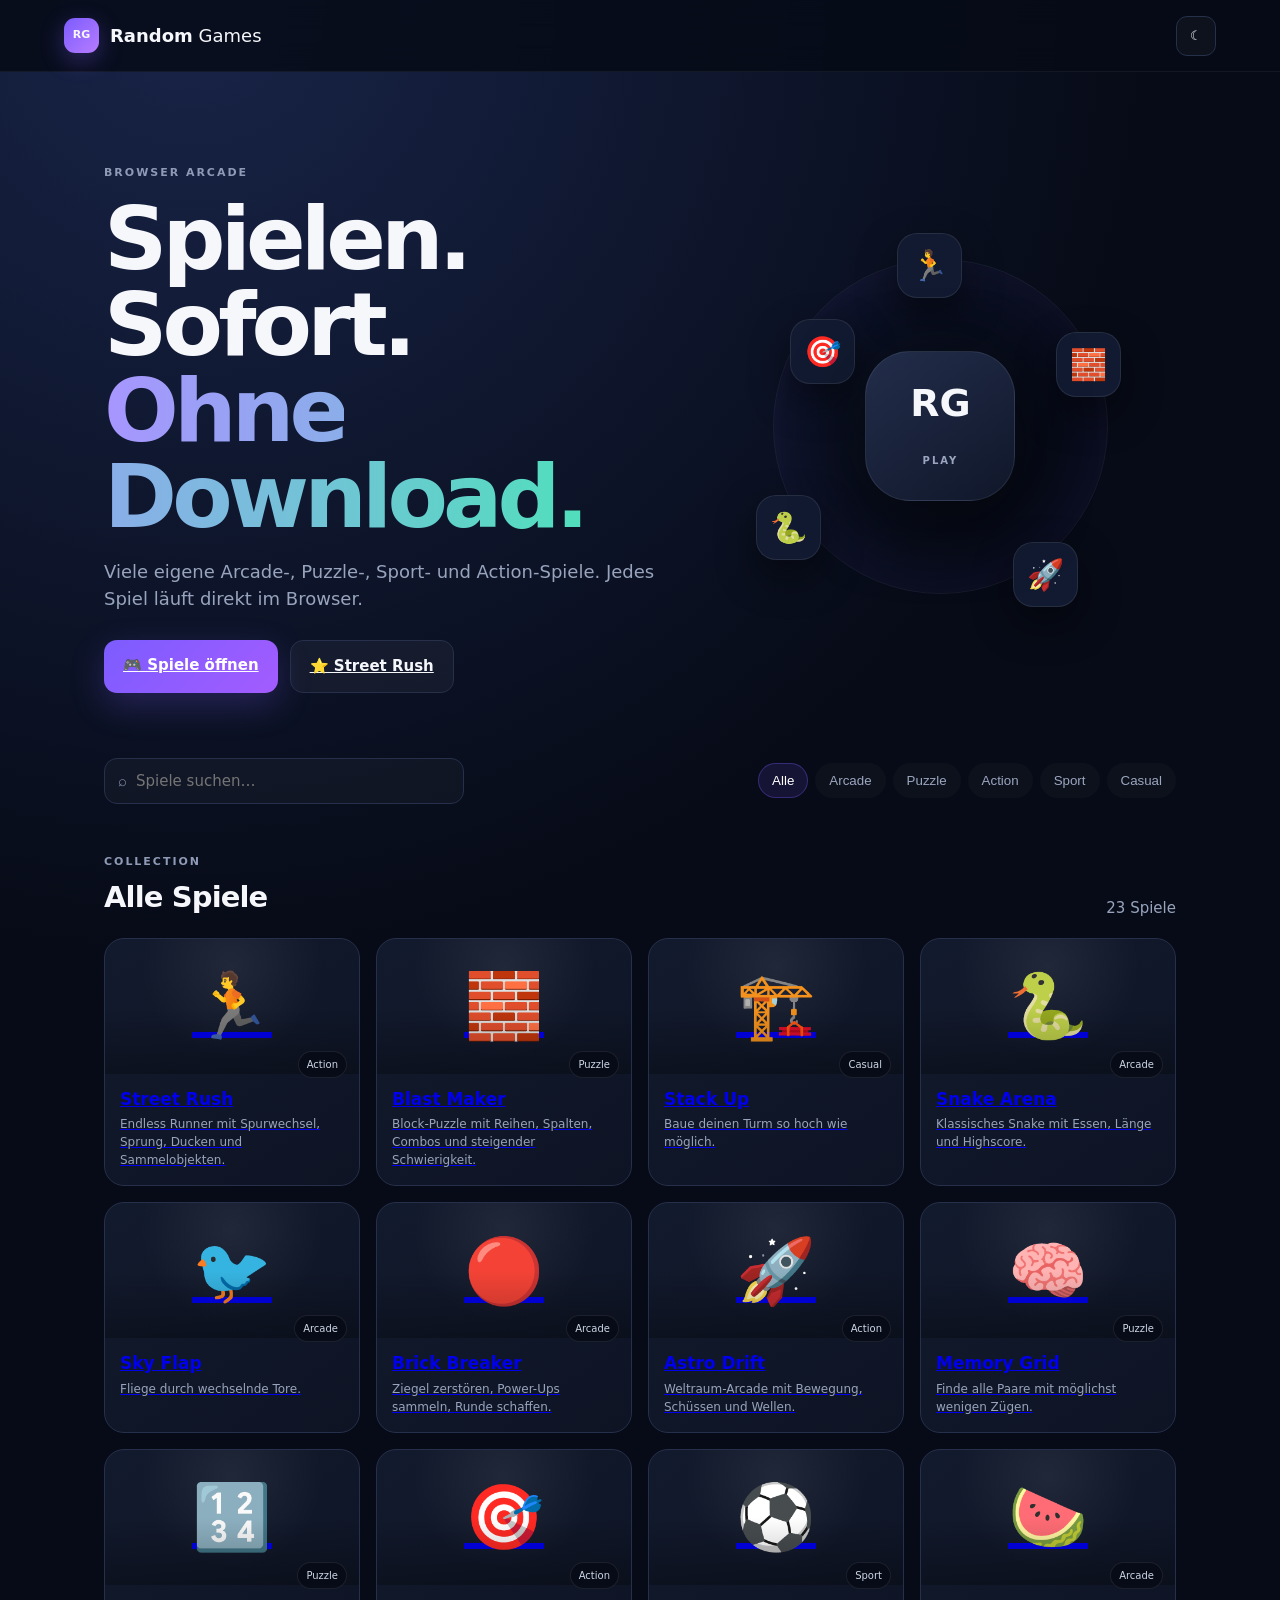
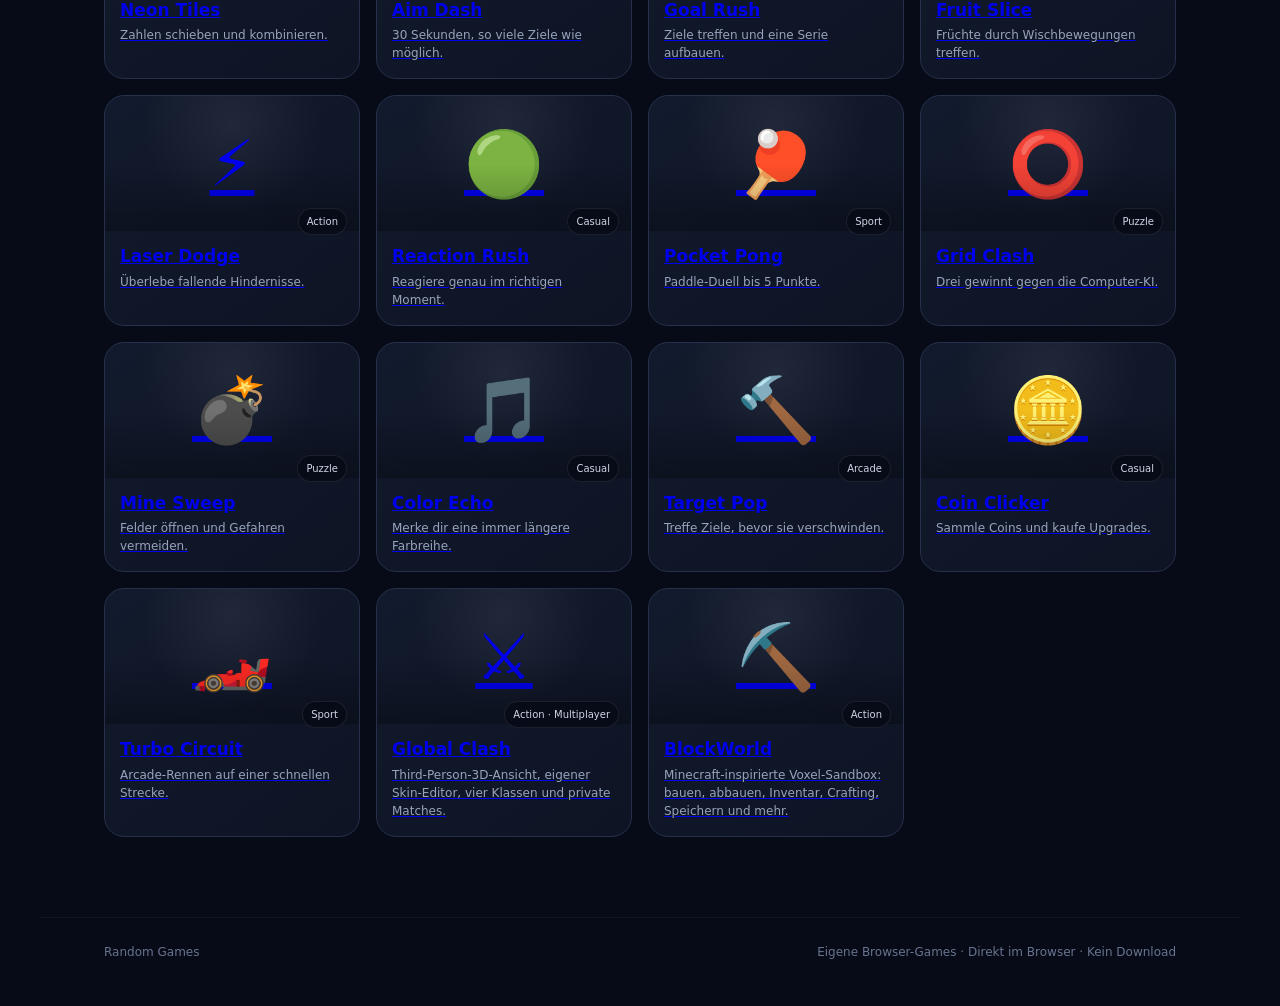
==== commit fd790aa0: "Promote third-person view and custom outfits in game catalog" ====
--- a/index.html
+++ b/index.html
@@ -29,7 +29,7 @@
 <a class="game-card" data-cat="Arcade" data-name="Target Pop" href="play.html?game=whack"><div class="game-art">🔨</div><span class="pill">Arcade</span><div class="game-info"><h3>Target Pop</h3><p>Treffe Ziele, bevor sie verschwinden.</p></div></a>
 <a class="game-card" data-cat="Casual" data-name="Coin Clicker" href="play.html?game=clicker"><div class="game-art">🪙</div><span class="pill">Casual</span><div class="game-info"><h3>Coin Clicker</h3><p>Sammle Coins und kaufe Upgrades.</p></div></a>
 <a class="game-card" data-cat="Sport" data-name="Turbo Circuit" href="play.html?game=racer"><div class="game-art">🏎️</div><span class="pill">Sport</span><div class="game-info"><h3>Turbo Circuit</h3><p>Arcade-Rennen auf einer schnellen Strecke.</p></div></a>
-<a class="game-card" data-cat="Action" data-name="Global Clash Combat Simulator" href="global-clash/index.html"><div class="game-art">⚔️</div><span class="pill">Action · Multiplayer</span><div class="game-info"><h3>Global Clash</h3><p>3D-Neon-Arena mit vier animierten Charakterklassen, Spezialfähigkeiten und privaten Echtzeit-Matches.</p></div></a>
+<a class="game-card" data-cat="Action" data-name="Global Clash Combat Simulator" href="global-clash/index.html"><div class="game-art">⚔️</div><span class="pill">Action · Multiplayer</span><div class="game-info"><h3>Global Clash</h3><p>Third-Person-3D-Ansicht, eigener Skin-Editor, vier Klassen und private Matches.</p></div></a>
 <a class="game-card" data-cat="Action" data-name="BlockWorld Minecraft Sandbox" href="minecraft/index.html"><div class="game-art">⛏️</div><span class="pill">Action</span><div class="game-info"><h3>BlockWorld</h3><p>Minecraft-inspirierte Voxel-Sandbox: bauen, abbauen, Inventar, Crafting, Speichern und mehr.</p></div></a>
 </section></main>
 <footer><span>Random Games</span><span>Eigene Browser-Games · Direkt im Browser · Kein Download</span></footer>
